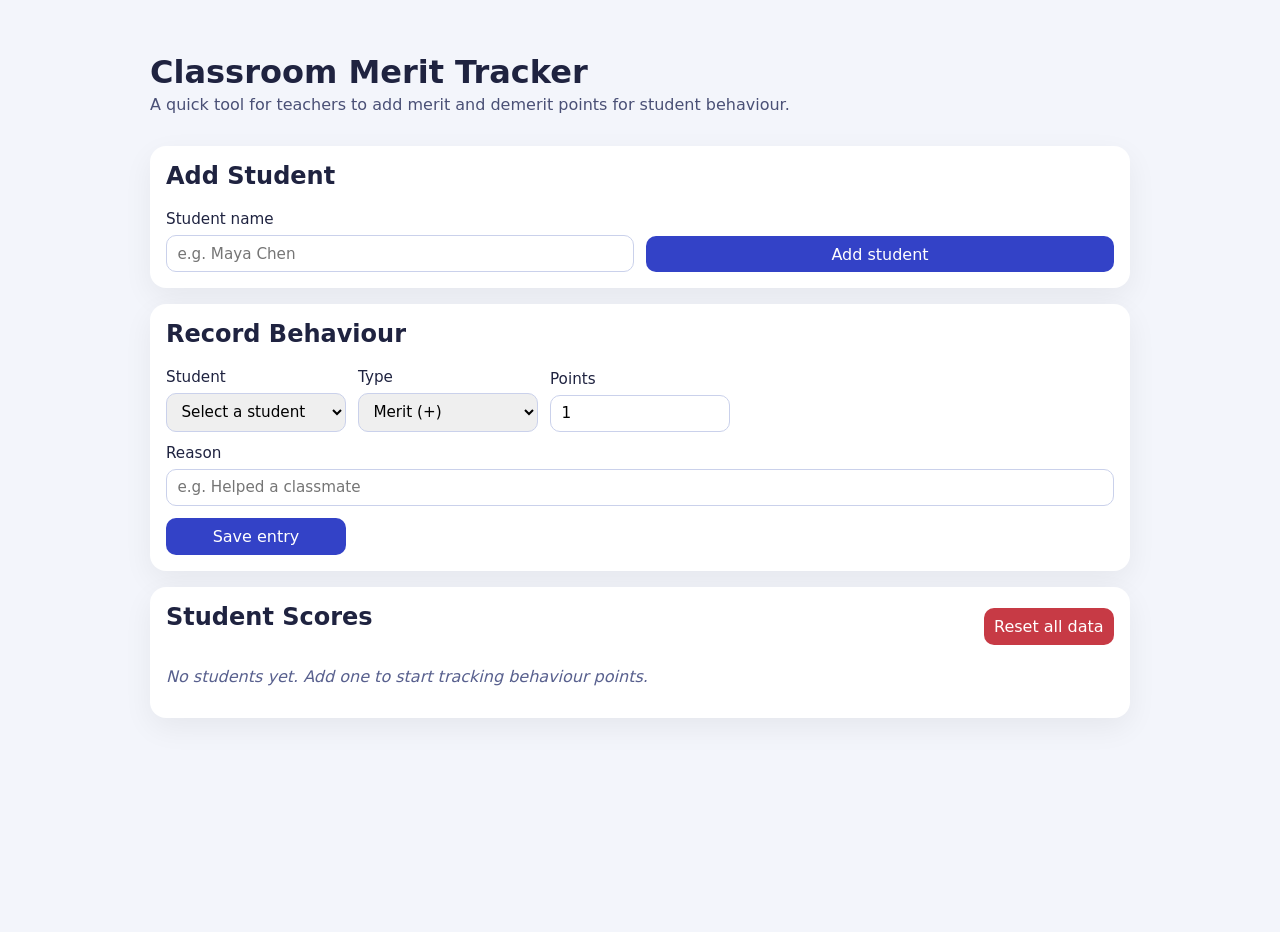
==== index.html @ 90eb0b3d "Create local-storage merit and demerit tracking app" ====
<!DOCTYPE html>
<html lang="en">
<head>
  <meta charset="UTF-8" />
  <meta name="viewport" content="width=device-width, initial-scale=1.0" />
  <title>Classroom Merit Tracker</title>
  <link rel="stylesheet" href="styles.css" />
</head>
<body>
  <main class="app">
    <header>
      <h1>Classroom Merit Tracker</h1>
      <p>A quick tool for teachers to add merit and demerit points for student behaviour.</p>
    </header>

    <section class="panel">
      <h2>Add Student</h2>
      <form id="student-form" class="row-form">
        <label>
          Student name
          <input id="student-name" name="studentName" type="text" placeholder="e.g. Maya Chen" required />
        </label>
        <button type="submit">Add student</button>
      </form>
    </section>

    <section class="panel">
      <h2>Record Behaviour</h2>
      <form id="points-form" class="row-form">
        <label>
          Student
          <select id="student-select" name="studentId" required>
            <option value="">Select a student</option>
          </select>
        </label>

        <label>
          Type
          <select id="point-type" name="pointType" required>
            <option value="merit">Merit (+)</option>
            <option value="demerit">Demerit (-)</option>
          </select>
        </label>

        <label>
          Points
          <input id="point-value" name="pointValue" type="number" min="1" value="1" required />
        </label>

        <label class="full-row">
          Reason
          <input id="point-reason" name="reason" type="text" placeholder="e.g. Helped a classmate" required />
        </label>

        <button type="submit">Save entry</button>
      </form>
    </section>

    <section class="panel">
      <div class="panel-header">
        <h2>Student Scores</h2>
        <button id="reset-button" class="danger" type="button">Reset all data</button>
      </div>
      <div id="student-list" class="student-list" aria-live="polite"></div>
    </section>
  </main>

  <template id="student-card-template">
    <article class="student-card">
      <div class="student-header">
        <h3 class="student-name"></h3>
        <p class="student-score"></p>
      </div>
      <ul class="history"></ul>
    </article>
  </template>

  <script src="app.js" defer></script>
</body>
</html>
---- styles.css ----
:root {
  color-scheme: light;
  font-family: Inter, system-ui, -apple-system, Segoe UI, Roboto, sans-serif;
  background: #f3f5fb;
  color: #1f2340;
}

* { box-sizing: border-box; }

body {
  margin: 0;
  min-height: 100vh;
}

.app {
  width: min(980px, 92vw);
  margin: 2rem auto;
  display: grid;
  gap: 1rem;
}

header h1 {
  margin-bottom: .25rem;
}

header p {
  margin-top: 0;
  color: #4a5076;
}

.panel {
  background: #fff;
  border-radius: 16px;
  padding: 1rem;
  box-shadow: 0 10px 30px rgba(0,0,0,.06);
}

.panel h2 { margin-top: 0; }

.row-form {
  display: grid;
  grid-template-columns: repeat(auto-fit, minmax(180px, 1fr));
  gap: .75rem;
  align-items: end;
}

label {
  display: flex;
  flex-direction: column;
  font-size: .95rem;
  gap: .4rem;
}

.full-row { grid-column: 1 / -1; }

input, select, button {
  font: inherit;
  border-radius: 10px;
  border: 1px solid #cad1eb;
  padding: .55rem .65rem;
}

button {
  cursor: pointer;
  background: #3342c7;
  color: #fff;
  border: none;
  transition: transform .08s ease, opacity .2s;
}

button:hover { opacity: .92; }
button:active { transform: translateY(1px); }

button.danger { background: #c73a45; }

.panel-header {
  display: flex;
  align-items: center;
  justify-content: space-between;
  gap: .5rem;
  flex-wrap: wrap;
}

.student-list {
  display: grid;
  gap: .75rem;
}

.student-card {
  border: 1px solid #e2e6f7;
  border-radius: 14px;
  padding: .8rem;
  background: #fbfcff;
}

.student-header {
  display: flex;
  align-items: baseline;
  justify-content: space-between;
  gap: 1rem;
}

.student-header h3 {
  margin: 0;
}

.student-score {
  margin: 0;
  font-weight: 700;
}

.history {
  margin: .6rem 0 0;
  padding-left: 1.2rem;
  display: grid;
  gap: .25rem;
}

.history-entry {
  font-size: .92rem;
}

.entry-merit { color: #0d7d3b; }
.entry-demerit { color: #a3242d; }

.empty {
  color: #58608e;
  font-style: italic;
}
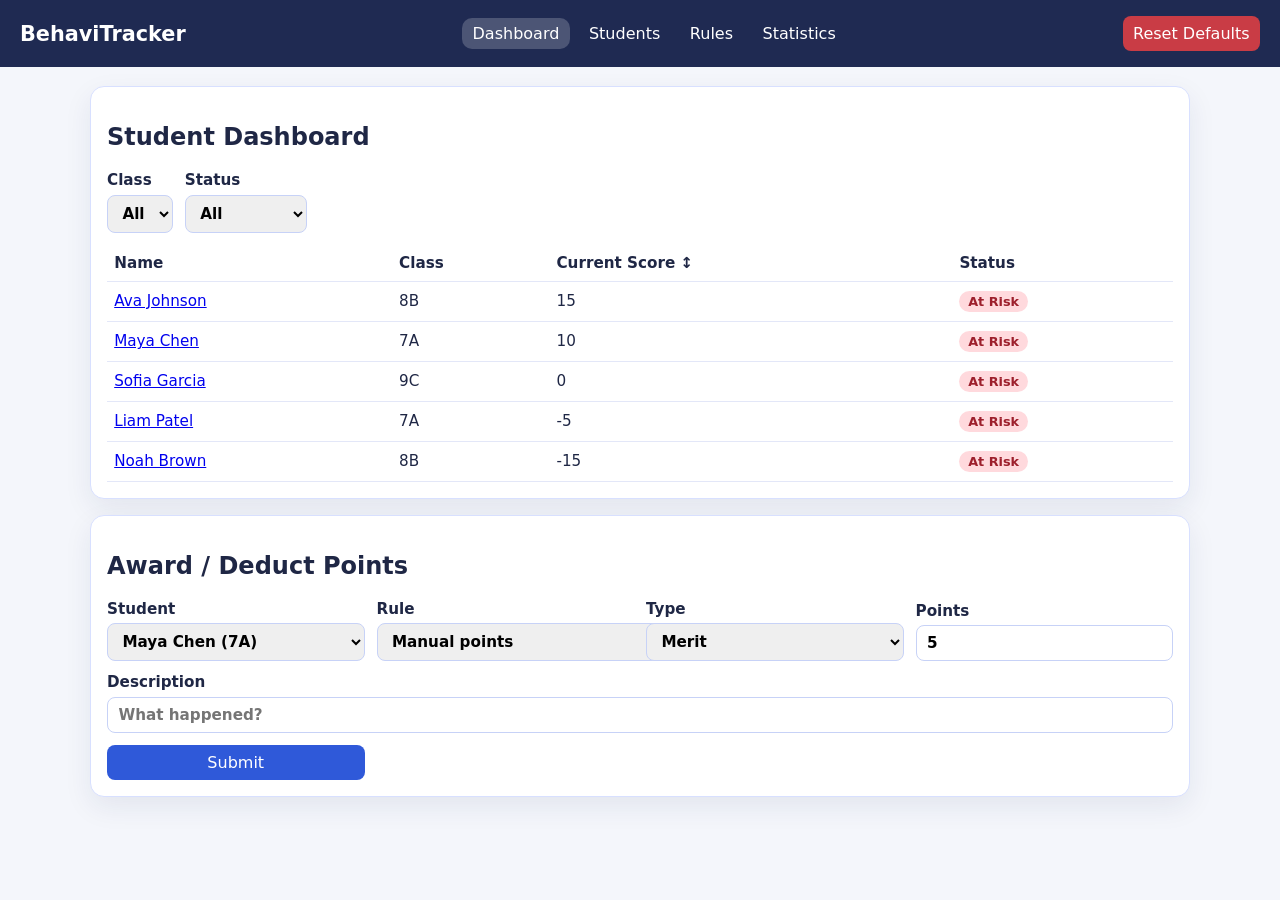
==== commit 2f46b8ab: "Rebuild project as multi-page BehaviTracker static site" ====
--- a/index.html
+++ b/index.html
@@ -3,78 +3,82 @@
 <head>
   <meta charset="UTF-8" />
   <meta name="viewport" content="width=device-width, initial-scale=1.0" />
-  <title>Classroom Merit Tracker</title>
-  <link rel="stylesheet" href="styles.css" />
+  <title>BehaviTracker | Dashboard</title>
+  <link rel="stylesheet" href="style.css" />
 </head>
-<body>
-  <main class="app">
-    <header>
-      <h1>Classroom Merit Tracker</h1>
-      <p>A quick tool for teachers to add merit and demerit points for student behaviour.</p>
-    </header>
+<body data-page="dashboard">
+  <header class="topbar">
+    <h1>BehaviTracker</h1>
+    <nav>
+      <a class="active" href="index.html">Dashboard</a>
+      <a href="students.html">Students</a>
+      <a href="rules.html">Rules</a>
+      <a href="stats.html">Statistics</a>
+    </nav>
+    <button id="reset-data" class="danger" type="button">Reset Defaults</button>
+  </header>
 
-    <section class="panel">
-      <h2>Add Student</h2>
-      <form id="student-form" class="row-form">
-        <label>
-          Student name
-          <input id="student-name" name="studentName" type="text" placeholder="e.g. Maya Chen" required />
+  <main class="container">
+    <section class="card">
+      <h2>Student Dashboard</h2>
+      <div class="filters">
+        <label>Class
+          <select id="class-filter"></select>
         </label>
-        <button type="submit">Add student</button>
-      </form>
+        <label>Status
+          <select id="status-filter">
+            <option value="all">All</option>
+            <option value="Excellent">Excellent</option>
+            <option value="Watch">Watch</option>
+            <option value="At Risk">At Risk</option>
+          </select>
+        </label>
+      </div>
+
+      <table>
+        <thead>
+          <tr>
+            <th>Name</th>
+            <th>Class</th>
+            <th><button id="sort-score" class="link-btn" type="button">Current Score ↕</button></th>
+            <th>Status</th>
+          </tr>
+        </thead>
+        <tbody id="student-table-body"></tbody>
+      </table>
     </section>
 
-    <section class="panel">
-      <h2>Record Behaviour</h2>
-      <form id="points-form" class="row-form">
-        <label>
-          Student
-          <select id="student-select" name="studentId" required>
-            <option value="">Select a student</option>
+    <section class="card">
+      <h2>Award / Deduct Points</h2>
+      <form id="points-form" class="grid-form">
+        <label>Student
+          <select id="student-select" required></select>
+        </label>
+
+        <label>Rule
+          <select id="rule-select"></select>
+        </label>
+
+        <label>Type
+          <select id="point-type">
+            <option value="merit">Merit</option>
+            <option value="demerit">Demerit</option>
           </select>
         </label>
 
-        <label>
-          Type
-          <select id="point-type" name="pointType" required>
-            <option value="merit">Merit (+)</option>
-            <option value="demerit">Demerit (-)</option>
-          </select>
+        <label>Points
+          <input id="point-value" type="number" min="1" value="5" required />
         </label>
 
-        <label>
-          Points
-          <input id="point-value" name="pointValue" type="number" min="1" value="1" required />
+        <label class="full-width">Description
+          <input id="point-description" type="text" placeholder="What happened?" required />
         </label>
 
-        <label class="full-row">
-          Reason
-          <input id="point-reason" name="reason" type="text" placeholder="e.g. Helped a classmate" required />
-        </label>
-
-        <button type="submit">Save entry</button>
+        <button type="submit">Submit</button>
       </form>
-    </section>
-
-    <section class="panel">
-      <div class="panel-header">
-        <h2>Student Scores</h2>
-        <button id="reset-button" class="danger" type="button">Reset all data</button>
-      </div>
-      <div id="student-list" class="student-list" aria-live="polite"></div>
     </section>
   </main>
 
-  <template id="student-card-template">
-    <article class="student-card">
-      <div class="student-header">
-        <h3 class="student-name"></h3>
-        <p class="student-score"></p>
-      </div>
-      <ul class="history"></ul>
-    </article>
-  </template>
-
-  <script src="app.js" defer></script>
+  <script src="main.js"></script>
 </body>
 </html>
--- a/style.css
+++ b/style.css
@@ -0,0 +1,127 @@
+:root {
+  --bg: #f4f6fb;
+  --card: #ffffff;
+  --text: #1f2745;
+  --accent: #2f59d9;
+  --border: #d8e0ff;
+  --danger: #c93c45;
+  font-family: Inter, system-ui, -apple-system, Segoe UI, Roboto, sans-serif;
+}
+
+* { box-sizing: border-box; }
+body { margin: 0; background: var(--bg); color: var(--text); }
+
+.topbar {
+  display: flex;
+  gap: 1rem;
+  align-items: center;
+  justify-content: space-between;
+  padding: 1rem 1.25rem;
+  background: #1f2a52;
+  color: #fff;
+  flex-wrap: wrap;
+}
+.topbar h1 { margin: 0; font-size: 1.3rem; }
+nav { display: flex; gap: .55rem; flex-wrap: wrap; }
+nav a {
+  color: #fff;
+  text-decoration: none;
+  padding: .35rem .65rem;
+  border-radius: 10px;
+}
+nav a.active, nav a:hover { background: rgba(255, 255, 255, .2); }
+
+.container {
+  width: min(1100px, 94vw);
+  margin: 1.2rem auto;
+  display: grid;
+  gap: 1rem;
+}
+.two-col { grid-template-columns: repeat(auto-fit, minmax(320px, 1fr)); }
+.charts { grid-template-columns: repeat(auto-fit, minmax(300px, 1fr)); }
+
+.card {
+  background: var(--card);
+  border: 1px solid var(--border);
+  border-radius: 14px;
+  padding: 1rem;
+  box-shadow: 0 10px 28px rgba(24, 40, 94, .08);
+}
+
+.filters { display: flex; flex-wrap: wrap; gap: .75rem; margin-bottom: .8rem; }
+label { display: grid; gap: .35rem; font-weight: 600; font-size: .95rem; }
+
+input, select, button {
+  font: inherit;
+  border-radius: 8px;
+  border: 1px solid #c7d2f7;
+  padding: .5rem .65rem;
+}
+button {
+  background: var(--accent);
+  color: #fff;
+  border: none;
+  cursor: pointer;
+}
+button.danger { background: var(--danger); }
+.link-btn {
+  background: none;
+  color: inherit;
+  border: none;
+  padding: 0;
+  font-weight: 700;
+}
+
+.grid-form {
+  display: grid;
+  grid-template-columns: repeat(auto-fit, minmax(220px, 1fr));
+  gap: .75rem;
+  align-items: end;
+}
+.full-width { grid-column: 1 / -1; }
+
+table {
+  width: 100%;
+  border-collapse: collapse;
+  font-size: .95rem;
+}
+th, td {
+  border-bottom: 1px solid #e3e7f8;
+  text-align: left;
+  padding: .55rem .45rem;
+}
+
+.badge {
+  display: inline-block;
+  border-radius: 999px;
+  padding: .2rem .55rem;
+  font-size: .8rem;
+  font-weight: 700;
+}
+.badge.excellent { background: #d7f8e5; color: #137742; }
+.badge.watch { background: #fff2ce; color: #996100; }
+.badge.risk { background: #ffd9dd; color: #9d1f2c; }
+.badge.achievement { background: #e5e8ff; color: #1f3ca6; margin: 0 .4rem .4rem 0; }
+
+.summary {
+  margin: .7rem 0;
+  padding: .7rem;
+  border: 1px solid #e3e7f8;
+  border-radius: 10px;
+  background: #fafbff;
+}
+.badge-wrap { margin-bottom: .8rem; }
+
+.history-list {
+  margin: 0;
+  padding-left: 1.1rem;
+  display: grid;
+  gap: .4rem;
+}
+.merit { color: #14673b; }
+.demerit { color: #9e1f2b; }
+
+@media (max-width: 700px) {
+  .topbar { align-items: flex-start; }
+  table { font-size: .88rem; }
+}
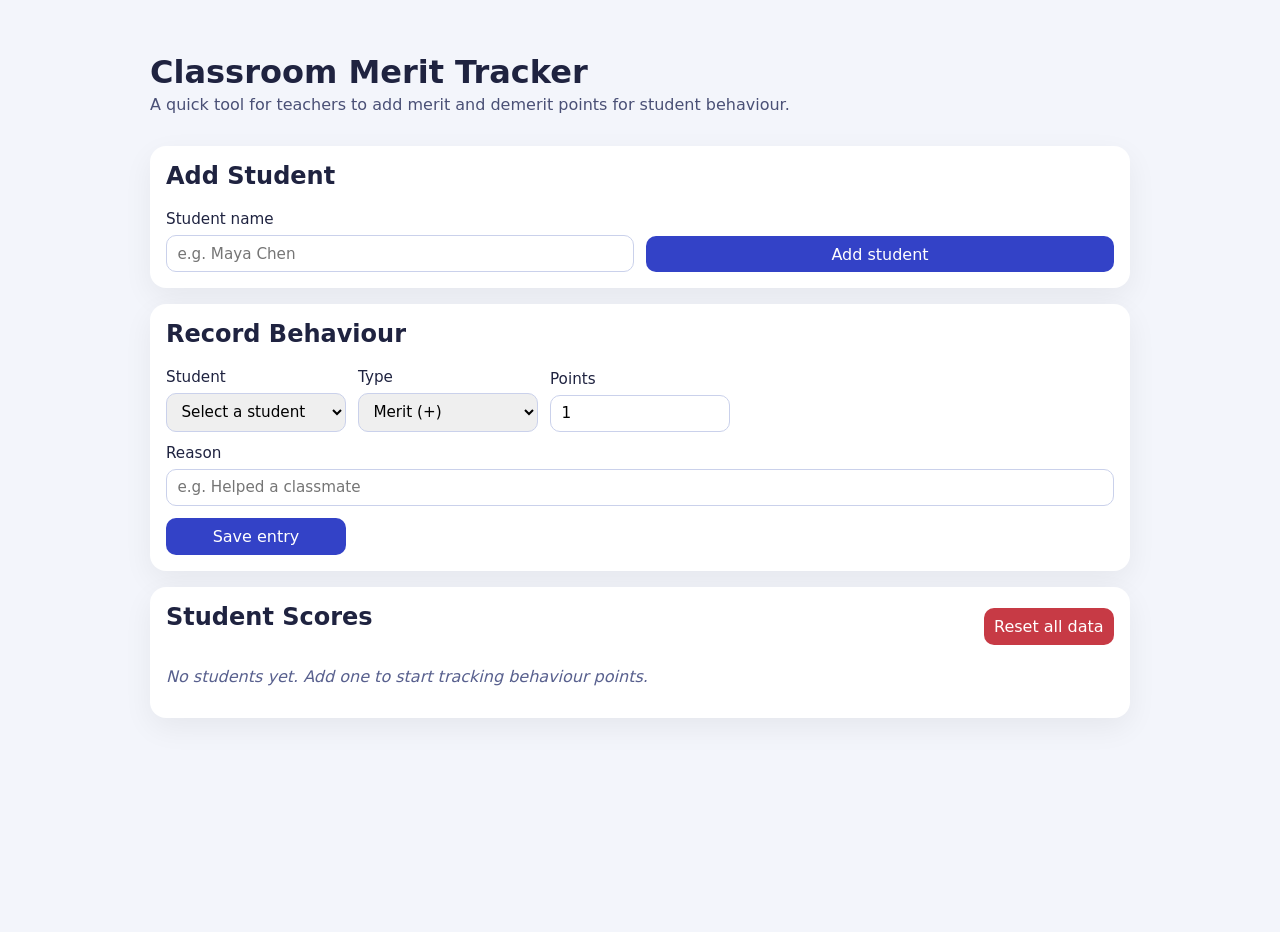
==== commit 3c137c90: "Merge branch 'main' into codex/create-behavior-points-app-for-teachers-9fwfwm" ====
--- a/index.html
+++ b/index.html
@@ -3,82 +3,78 @@
 <head>
   <meta charset="UTF-8" />
   <meta name="viewport" content="width=device-width, initial-scale=1.0" />
-  <title>BehaviTracker | Dashboard</title>
-  <link rel="stylesheet" href="style.css" />
+  <title>Classroom Merit Tracker</title>
+  <link rel="stylesheet" href="styles.css" />
 </head>
-<body data-page="dashboard">
-  <header class="topbar">
-    <h1>BehaviTracker</h1>
-    <nav>
-      <a class="active" href="index.html">Dashboard</a>
-      <a href="students.html">Students</a>
-      <a href="rules.html">Rules</a>
-      <a href="stats.html">Statistics</a>
-    </nav>
-    <button id="reset-data" class="danger" type="button">Reset Defaults</button>
-  </header>
+<body>
+  <main class="app">
+    <header>
+      <h1>Classroom Merit Tracker</h1>
+      <p>A quick tool for teachers to add merit and demerit points for student behaviour.</p>
+    </header>
 
-  <main class="container">
-    <section class="card">
-      <h2>Student Dashboard</h2>
-      <div class="filters">
-        <label>Class
-          <select id="class-filter"></select>
+    <section class="panel">
+      <h2>Add Student</h2>
+      <form id="student-form" class="row-form">
+        <label>
+          Student name
+          <input id="student-name" name="studentName" type="text" placeholder="e.g. Maya Chen" required />
         </label>
-        <label>Status
-          <select id="status-filter">
-            <option value="all">All</option>
-            <option value="Excellent">Excellent</option>
-            <option value="Watch">Watch</option>
-            <option value="At Risk">At Risk</option>
-          </select>
-        </label>
-      </div>
-
-      <table>
-        <thead>
-          <tr>
-            <th>Name</th>
-            <th>Class</th>
-            <th><button id="sort-score" class="link-btn" type="button">Current Score ↕</button></th>
-            <th>Status</th>
-          </tr>
-        </thead>
-        <tbody id="student-table-body"></tbody>
-      </table>
+        <button type="submit">Add student</button>
+      </form>
     </section>
 
-    <section class="card">
-      <h2>Award / Deduct Points</h2>
-      <form id="points-form" class="grid-form">
-        <label>Student
-          <select id="student-select" required></select>
-        </label>
-
-        <label>Rule
-          <select id="rule-select"></select>
-        </label>
-
-        <label>Type
-          <select id="point-type">
-            <option value="merit">Merit</option>
-            <option value="demerit">Demerit</option>
+    <section class="panel">
+      <h2>Record Behaviour</h2>
+      <form id="points-form" class="row-form">
+        <label>
+          Student
+          <select id="student-select" name="studentId" required>
+            <option value="">Select a student</option>
           </select>
         </label>
 
-        <label>Points
-          <input id="point-value" type="number" min="1" value="5" required />
+        <label>
+          Type
+          <select id="point-type" name="pointType" required>
+            <option value="merit">Merit (+)</option>
+            <option value="demerit">Demerit (-)</option>
+          </select>
         </label>
 
-        <label class="full-width">Description
-          <input id="point-description" type="text" placeholder="What happened?" required />
+        <label>
+          Points
+          <input id="point-value" name="pointValue" type="number" min="1" value="1" required />
         </label>
 
-        <button type="submit">Submit</button>
+        <label class="full-row">
+          Reason
+          <input id="point-reason" name="reason" type="text" placeholder="e.g. Helped a classmate" required />
+        </label>
+
+        <button type="submit">Save entry</button>
       </form>
+    </section>
+
+    <section class="panel">
+      <div class="panel-header">
+        <h2>Student Scores</h2>
+        <button id="reset-button" class="danger" type="button">Reset all data</button>
+      </div>
+      <div id="student-list" class="student-list" aria-live="polite"></div>
     </section>
   </main>
 
-  <script src="main.js"></script>
+  <template id="student-card-template">
+    <article class="student-card">
+      <div class="student-header">
+        <h3 class="student-name"></h3>
+        <p class="student-score"></p>
+      </div>
+      <ul class="history"></ul>
+    </article>
+  </template>
+
+  <script src="app.js" defer></script>
 </body>
 </html>
--- a/styles.css
+++ b/styles.css
@@ -0,0 +1,129 @@
+:root {
+  color-scheme: light;
+  font-family: Inter, system-ui, -apple-system, Segoe UI, Roboto, sans-serif;
+  background: #f3f5fb;
+  color: #1f2340;
+}
+
+* { box-sizing: border-box; }
+
+body {
+  margin: 0;
+  min-height: 100vh;
+}
+
+.app {
+  width: min(980px, 92vw);
+  margin: 2rem auto;
+  display: grid;
+  gap: 1rem;
+}
+
+header h1 {
+  margin-bottom: .25rem;
+}
+
+header p {
+  margin-top: 0;
+  color: #4a5076;
+}
+
+.panel {
+  background: #fff;
+  border-radius: 16px;
+  padding: 1rem;
+  box-shadow: 0 10px 30px rgba(0,0,0,.06);
+}
+
+.panel h2 { margin-top: 0; }
+
+.row-form {
+  display: grid;
+  grid-template-columns: repeat(auto-fit, minmax(180px, 1fr));
+  gap: .75rem;
+  align-items: end;
+}
+
+label {
+  display: flex;
+  flex-direction: column;
+  font-size: .95rem;
+  gap: .4rem;
+}
+
+.full-row { grid-column: 1 / -1; }
+
+input, select, button {
+  font: inherit;
+  border-radius: 10px;
+  border: 1px solid #cad1eb;
+  padding: .55rem .65rem;
+}
+
+button {
+  cursor: pointer;
+  background: #3342c7;
+  color: #fff;
+  border: none;
+  transition: transform .08s ease, opacity .2s;
+}
+
+button:hover { opacity: .92; }
+button:active { transform: translateY(1px); }
+
+button.danger { background: #c73a45; }
+
+.panel-header {
+  display: flex;
+  align-items: center;
+  justify-content: space-between;
+  gap: .5rem;
+  flex-wrap: wrap;
+}
+
+.student-list {
+  display: grid;
+  gap: .75rem;
+}
+
+.student-card {
+  border: 1px solid #e2e6f7;
+  border-radius: 14px;
+  padding: .8rem;
+  background: #fbfcff;
+}
+
+.student-header {
+  display: flex;
+  align-items: baseline;
+  justify-content: space-between;
+  gap: 1rem;
+}
+
+.student-header h3 {
+  margin: 0;
+}
+
+.student-score {
+  margin: 0;
+  font-weight: 700;
+}
+
+.history {
+  margin: .6rem 0 0;
+  padding-left: 1.2rem;
+  display: grid;
+  gap: .25rem;
+}
+
+.history-entry {
+  font-size: .92rem;
+}
+
+.entry-merit { color: #0d7d3b; }
+.entry-demerit { color: #a3242d; }
+
+.empty {
+  color: #58608e;
+  font-style: italic;
+}
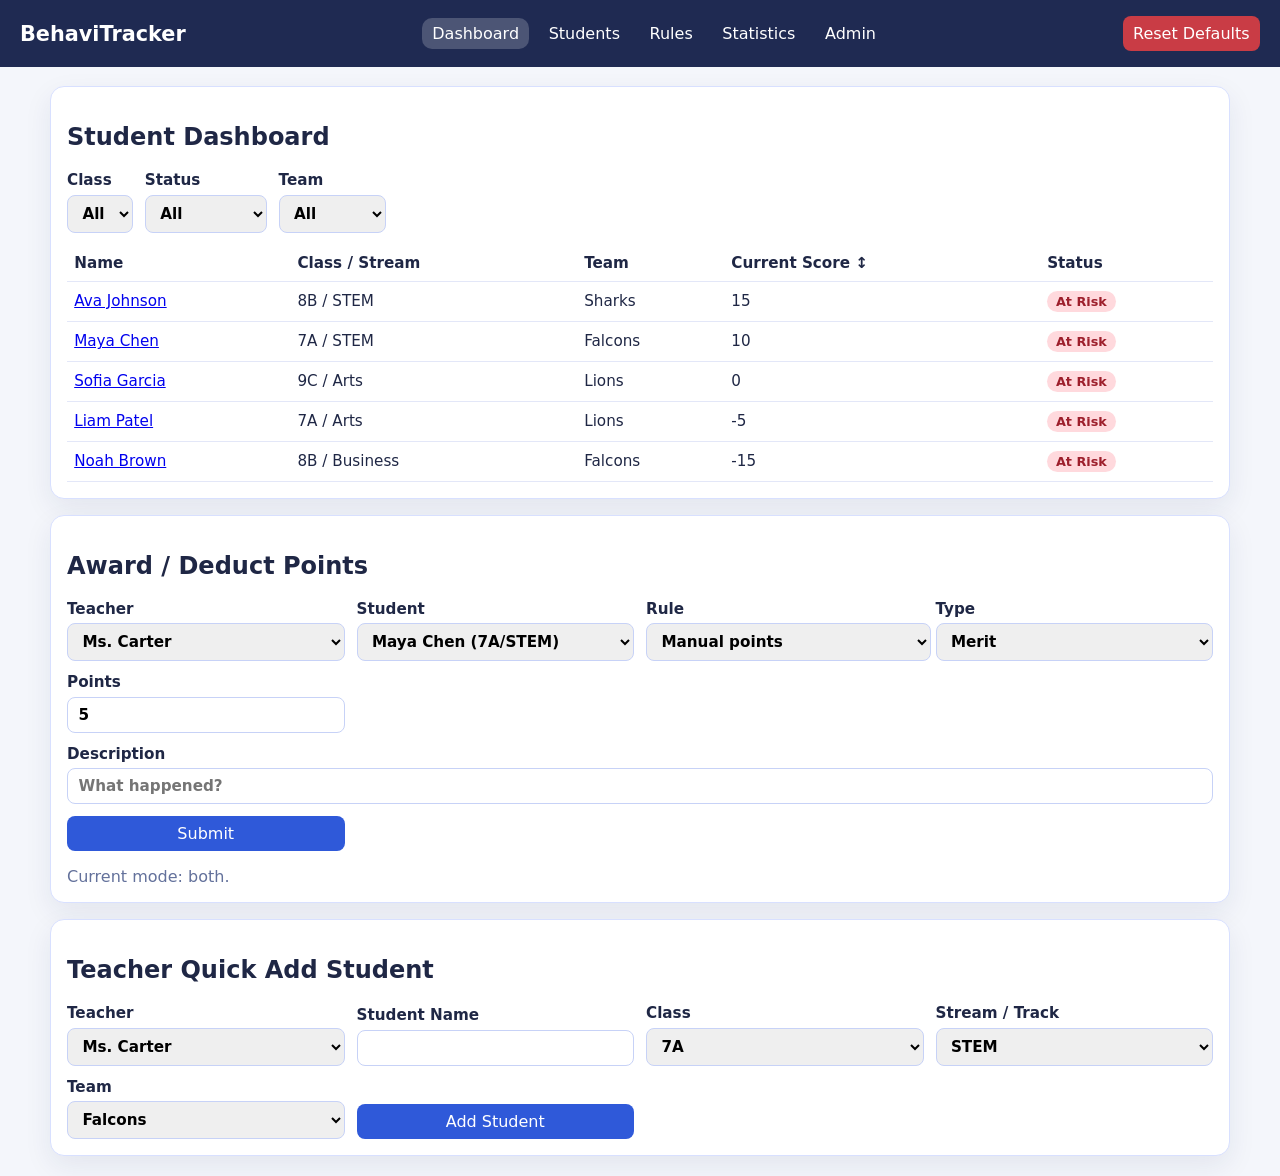
==== commit 72055967: "Add admin hub, teacher student management, and richer stats" ====
--- a/index.html
+++ b/index.html
@@ -3,78 +3,114 @@
 <head>
   <meta charset="UTF-8" />
   <meta name="viewport" content="width=device-width, initial-scale=1.0" />
-  <title>Classroom Merit Tracker</title>
-  <link rel="stylesheet" href="styles.css" />
+  <title>BehaviTracker | Dashboard</title>
+  <link rel="stylesheet" href="style.css" />
 </head>
-<body>
-  <main class="app">
-    <header>
-      <h1>Classroom Merit Tracker</h1>
-      <p>A quick tool for teachers to add merit and demerit points for student behaviour.</p>
-    </header>
+<body data-page="dashboard">
+  <header class="topbar">
+    <h1>BehaviTracker</h1>
+    <nav>
+      <a class="active" href="index.html">Dashboard</a>
+      <a href="students.html">Students</a>
+      <a href="rules.html">Rules</a>
+      <a href="stats.html">Statistics</a>
+      <a href="admin.html">Admin</a>
+    </nav>
+    <button id="reset-data" class="danger" type="button">Reset Defaults</button>
+  </header>
 
-    <section class="panel">
-      <h2>Add Student</h2>
-      <form id="student-form" class="row-form">
-        <label>
-          Student name
-          <input id="student-name" name="studentName" type="text" placeholder="e.g. Maya Chen" required />
+  <main class="container">
+    <section class="card">
+      <h2>Student Dashboard</h2>
+      <div class="filters">
+        <label>Class
+          <select id="class-filter"></select>
         </label>
-        <button type="submit">Add student</button>
-      </form>
+        <label>Status
+          <select id="status-filter">
+            <option value="all">All</option>
+            <option value="Excellent">Excellent</option>
+            <option value="Watch">Watch</option>
+            <option value="At Risk">At Risk</option>
+          </select>
+        </label>
+        <label>Team
+          <select id="team-filter"></select>
+        </label>
+      </div>
+
+      <table>
+        <thead>
+          <tr>
+            <th>Name</th>
+            <th>Class / Stream</th>
+            <th>Team</th>
+            <th><button id="sort-score" class="link-btn" type="button">Current Score ↕</button></th>
+            <th>Status</th>
+          </tr>
+        </thead>
+        <tbody id="student-table-body"></tbody>
+      </table>
     </section>
 
-    <section class="panel">
-      <h2>Record Behaviour</h2>
-      <form id="points-form" class="row-form">
-        <label>
-          Student
-          <select id="student-select" name="studentId" required>
-            <option value="">Select a student</option>
+    <section class="card">
+      <h2>Award / Deduct Points</h2>
+      <form id="points-form" class="grid-form">
+        <label>Teacher
+          <select id="teacher-select" required></select>
+        </label>
+
+        <label>Student
+          <select id="student-select" required></select>
+        </label>
+
+        <label>Rule
+          <select id="rule-select"></select>
+        </label>
+
+        <label>Type
+          <select id="point-type">
+            <option value="merit">Merit</option>
+            <option value="demerit">Demerit</option>
           </select>
         </label>
 
-        <label>
-          Type
-          <select id="point-type" name="pointType" required>
-            <option value="merit">Merit (+)</option>
-            <option value="demerit">Demerit (-)</option>
-          </select>
+        <label>Points
+          <input id="point-value" type="number" min="1" value="5" required />
         </label>
 
-        <label>
-          Points
-          <input id="point-value" name="pointValue" type="number" min="1" value="1" required />
+        <label class="full-width">Description
+          <input id="point-description" type="text" placeholder="What happened?" required />
         </label>
 
-        <label class="full-row">
-          Reason
-          <input id="point-reason" name="reason" type="text" placeholder="e.g. Helped a classmate" required />
-        </label>
-
-        <button type="submit">Save entry</button>
+        <button type="submit">Submit</button>
       </form>
+      <p class="note" id="award-mode-note"></p>
     </section>
 
-    <section class="panel">
-      <div class="panel-header">
-        <h2>Student Scores</h2>
-        <button id="reset-button" class="danger" type="button">Reset all data</button>
-      </div>
-      <div id="student-list" class="student-list" aria-live="polite"></div>
+    <section class="card">
+      <h2>Teacher Quick Add Student</h2>
+      <form id="teacher-add-student-form" class="grid-form">
+        <label>Teacher
+          <select id="teacher-add-teacher" required></select>
+        </label>
+        <label>Student Name
+          <input id="teacher-add-name" type="text" required />
+        </label>
+        <label>Class
+          <select id="teacher-add-class" required></select>
+        </label>
+        <label>Stream / Track
+          <select id="teacher-add-stream" required></select>
+        </label>
+        <label>Team
+          <select id="teacher-add-team" required></select>
+        </label>
+        <button type="submit">Add Student</button>
+      </form>
     </section>
   </main>
 
-  <template id="student-card-template">
-    <article class="student-card">
-      <div class="student-header">
-        <h3 class="student-name"></h3>
-        <p class="student-score"></p>
-      </div>
-      <ul class="history"></ul>
-    </article>
-  </template>
-
-  <script src="app.js" defer></script>
+  <script src="main.js"></script>
 </body>
 </html>
--- a/style.css
+++ b/style.css
@@ -0,0 +1,162 @@
+:root {
+  --bg: #f4f6fb;
+  --card: #ffffff;
+  --text: #1f2745;
+  --accent: #2f59d9;
+  --border: #d8e0ff;
+  --danger: #c93c45;
+  --muted: #63719b;
+  font-family: Inter, system-ui, -apple-system, Segoe UI, Roboto, sans-serif;
+}
+
+* { box-sizing: border-box; }
+body { margin: 0; background: var(--bg); color: var(--text); }
+
+.topbar {
+  display: flex;
+  gap: 1rem;
+  align-items: center;
+  justify-content: space-between;
+  padding: 1rem 1.25rem;
+  background: #1f2a52;
+  color: #fff;
+  flex-wrap: wrap;
+}
+.topbar h1 { margin: 0; font-size: 1.3rem; }
+nav { display: flex; gap: .55rem; flex-wrap: wrap; }
+nav a {
+  color: #fff;
+  text-decoration: none;
+  padding: .35rem .65rem;
+  border-radius: 10px;
+}
+nav a.active, nav a:hover { background: rgba(255, 255, 255, .2); }
+
+.container {
+  width: min(1180px, 94vw);
+  margin: 1.2rem auto;
+  display: grid;
+  gap: 1rem;
+}
+.two-col { grid-template-columns: repeat(auto-fit, minmax(330px, 1fr)); }
+.three-col { display: grid; grid-template-columns: repeat(auto-fit, minmax(220px, 1fr)); gap: .9rem; }
+.charts { grid-template-columns: repeat(auto-fit, minmax(300px, 1fr)); }
+
+.card {
+  background: var(--card);
+  border: 1px solid var(--border);
+  border-radius: 14px;
+  padding: 1rem;
+  box-shadow: 0 10px 28px rgba(24, 40, 94, .08);
+}
+
+.filters { display: flex; flex-wrap: wrap; gap: .75rem; margin-bottom: .8rem; }
+label { display: grid; gap: .35rem; font-weight: 600; font-size: .95rem; }
+
+input, select, button {
+  font: inherit;
+  border-radius: 8px;
+  border: 1px solid #c7d2f7;
+  padding: .5rem .65rem;
+}
+button {
+  background: var(--accent);
+  color: #fff;
+  border: none;
+  cursor: pointer;
+}
+button.danger { background: var(--danger); }
+.link-btn {
+  background: none;
+  color: inherit;
+  border: none;
+  padding: 0;
+  font-weight: 700;
+}
+.btn-ghost {
+  background: #eef2ff;
+  color: #2b3f95;
+  margin-right: .3rem;
+}
+
+.grid-form {
+  display: grid;
+  grid-template-columns: repeat(auto-fit, minmax(220px, 1fr));
+  gap: .75rem;
+  align-items: end;
+}
+.inline-form {
+  display: flex;
+  gap: .55rem;
+  align-items: end;
+  flex-wrap: wrap;
+}
+.full-width { grid-column: 1 / -1; }
+
+table {
+  width: 100%;
+  border-collapse: collapse;
+  font-size: .95rem;
+}
+th, td {
+  border-bottom: 1px solid #e3e7f8;
+  text-align: left;
+  padding: .55rem .45rem;
+}
+
+.badge {
+  display: inline-block;
+  border-radius: 999px;
+  padding: .2rem .55rem;
+  font-size: .8rem;
+  font-weight: 700;
+}
+.badge.excellent { background: #d7f8e5; color: #137742; }
+.badge.watch { background: #fff2ce; color: #996100; }
+.badge.risk { background: #ffd9dd; color: #9d1f2c; }
+.badge.achievement { background: #e5e8ff; color: #1f3ca6; margin: 0 .4rem .4rem 0; }
+
+.summary {
+  margin: .7rem 0;
+  padding: .7rem;
+  border: 1px solid #e3e7f8;
+  border-radius: 10px;
+  background: #fafbff;
+}
+.badge-wrap { margin-bottom: .8rem; }
+
+.history-list {
+  margin: 0;
+  padding-left: 1.1rem;
+  display: grid;
+  gap: .4rem;
+}
+.merit { color: #14673b; }
+.demerit { color: #9e1f2b; }
+.note { color: var(--muted); margin-bottom: 0; }
+
+.chip-list {
+  list-style: none;
+  padding: 0;
+  margin: .6rem 0 0;
+  display: flex;
+  flex-wrap: wrap;
+  gap: .4rem;
+}
+.chip-list li {
+  background: #edf1ff;
+  border-radius: 999px;
+  padding: .3rem .65rem;
+  font-size: .88rem;
+}
+.chip-list li button {
+  background: transparent;
+  color: #4055a8;
+  margin-left: .35rem;
+  padding: 0;
+}
+
+@media (max-width: 700px) {
+  .topbar { align-items: flex-start; }
+  table { font-size: .86rem; }
+}
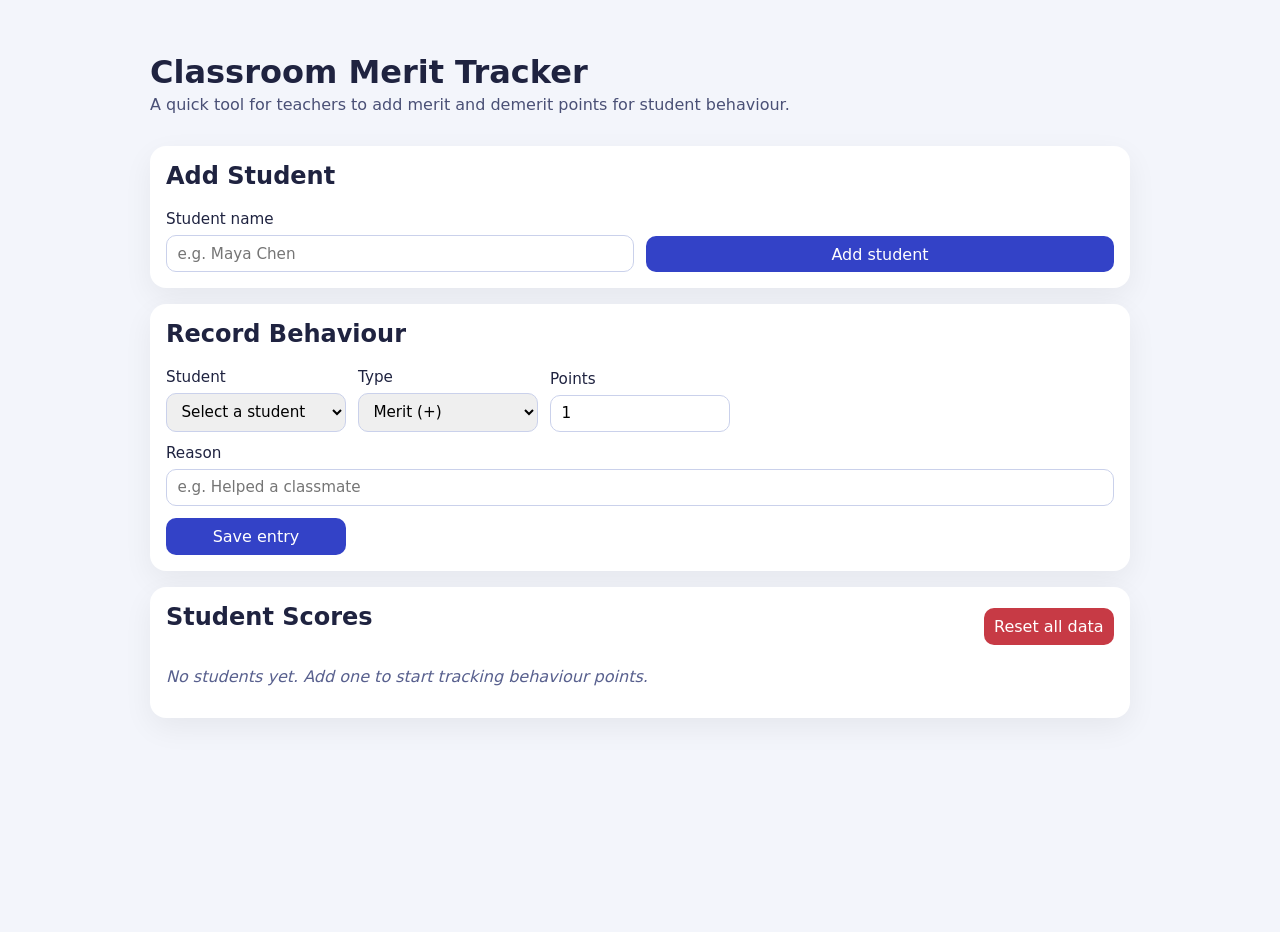
==== commit 9a7afaeb: "Merge branch 'main' into codex/create-behavior-points-app-for-teachers-p9sr8x" ====
--- a/index.html
+++ b/index.html
@@ -3,114 +3,78 @@
 <head>
   <meta charset="UTF-8" />
   <meta name="viewport" content="width=device-width, initial-scale=1.0" />
-  <title>BehaviTracker | Dashboard</title>
-  <link rel="stylesheet" href="style.css" />
+  <title>Classroom Merit Tracker</title>
+  <link rel="stylesheet" href="styles.css" />
 </head>
-<body data-page="dashboard">
-  <header class="topbar">
-    <h1>BehaviTracker</h1>
-    <nav>
-      <a class="active" href="index.html">Dashboard</a>
-      <a href="students.html">Students</a>
-      <a href="rules.html">Rules</a>
-      <a href="stats.html">Statistics</a>
-      <a href="admin.html">Admin</a>
-    </nav>
-    <button id="reset-data" class="danger" type="button">Reset Defaults</button>
-  </header>
+<body>
+  <main class="app">
+    <header>
+      <h1>Classroom Merit Tracker</h1>
+      <p>A quick tool for teachers to add merit and demerit points for student behaviour.</p>
+    </header>
 
-  <main class="container">
-    <section class="card">
-      <h2>Student Dashboard</h2>
-      <div class="filters">
-        <label>Class
-          <select id="class-filter"></select>
+    <section class="panel">
+      <h2>Add Student</h2>
+      <form id="student-form" class="row-form">
+        <label>
+          Student name
+          <input id="student-name" name="studentName" type="text" placeholder="e.g. Maya Chen" required />
         </label>
-        <label>Status
-          <select id="status-filter">
-            <option value="all">All</option>
-            <option value="Excellent">Excellent</option>
-            <option value="Watch">Watch</option>
-            <option value="At Risk">At Risk</option>
-          </select>
-        </label>
-        <label>Team
-          <select id="team-filter"></select>
-        </label>
-      </div>
-
-      <table>
-        <thead>
-          <tr>
-            <th>Name</th>
-            <th>Class / Stream</th>
-            <th>Team</th>
-            <th><button id="sort-score" class="link-btn" type="button">Current Score ↕</button></th>
-            <th>Status</th>
-          </tr>
-        </thead>
-        <tbody id="student-table-body"></tbody>
-      </table>
+        <button type="submit">Add student</button>
+      </form>
     </section>
 
-    <section class="card">
-      <h2>Award / Deduct Points</h2>
-      <form id="points-form" class="grid-form">
-        <label>Teacher
-          <select id="teacher-select" required></select>
-        </label>
-
-        <label>Student
-          <select id="student-select" required></select>
-        </label>
-
-        <label>Rule
-          <select id="rule-select"></select>
-        </label>
-
-        <label>Type
-          <select id="point-type">
-            <option value="merit">Merit</option>
-            <option value="demerit">Demerit</option>
+    <section class="panel">
+      <h2>Record Behaviour</h2>
+      <form id="points-form" class="row-form">
+        <label>
+          Student
+          <select id="student-select" name="studentId" required>
+            <option value="">Select a student</option>
           </select>
         </label>
 
-        <label>Points
-          <input id="point-value" type="number" min="1" value="5" required />
+        <label>
+          Type
+          <select id="point-type" name="pointType" required>
+            <option value="merit">Merit (+)</option>
+            <option value="demerit">Demerit (-)</option>
+          </select>
         </label>
 
-        <label class="full-width">Description
-          <input id="point-description" type="text" placeholder="What happened?" required />
+        <label>
+          Points
+          <input id="point-value" name="pointValue" type="number" min="1" value="1" required />
         </label>
 
-        <button type="submit">Submit</button>
+        <label class="full-row">
+          Reason
+          <input id="point-reason" name="reason" type="text" placeholder="e.g. Helped a classmate" required />
+        </label>
+
+        <button type="submit">Save entry</button>
       </form>
-      <p class="note" id="award-mode-note"></p>
     </section>
 
-    <section class="card">
-      <h2>Teacher Quick Add Student</h2>
-      <form id="teacher-add-student-form" class="grid-form">
-        <label>Teacher
-          <select id="teacher-add-teacher" required></select>
-        </label>
-        <label>Student Name
-          <input id="teacher-add-name" type="text" required />
-        </label>
-        <label>Class
-          <select id="teacher-add-class" required></select>
-        </label>
-        <label>Stream / Track
-          <select id="teacher-add-stream" required></select>
-        </label>
-        <label>Team
-          <select id="teacher-add-team" required></select>
-        </label>
-        <button type="submit">Add Student</button>
-      </form>
+    <section class="panel">
+      <div class="panel-header">
+        <h2>Student Scores</h2>
+        <button id="reset-button" class="danger" type="button">Reset all data</button>
+      </div>
+      <div id="student-list" class="student-list" aria-live="polite"></div>
     </section>
   </main>
 
-  <script src="main.js"></script>
+  <template id="student-card-template">
+    <article class="student-card">
+      <div class="student-header">
+        <h3 class="student-name"></h3>
+        <p class="student-score"></p>
+      </div>
+      <ul class="history"></ul>
+    </article>
+  </template>
+
+  <script src="app.js" defer></script>
 </body>
 </html>
--- a/styles.css
+++ b/styles.css
@@ -0,0 +1,129 @@
+:root {
+  color-scheme: light;
+  font-family: Inter, system-ui, -apple-system, Segoe UI, Roboto, sans-serif;
+  background: #f3f5fb;
+  color: #1f2340;
+}
+
+* { box-sizing: border-box; }
+
+body {
+  margin: 0;
+  min-height: 100vh;
+}
+
+.app {
+  width: min(980px, 92vw);
+  margin: 2rem auto;
+  display: grid;
+  gap: 1rem;
+}
+
+header h1 {
+  margin-bottom: .25rem;
+}
+
+header p {
+  margin-top: 0;
+  color: #4a5076;
+}
+
+.panel {
+  background: #fff;
+  border-radius: 16px;
+  padding: 1rem;
+  box-shadow: 0 10px 30px rgba(0,0,0,.06);
+}
+
+.panel h2 { margin-top: 0; }
+
+.row-form {
+  display: grid;
+  grid-template-columns: repeat(auto-fit, minmax(180px, 1fr));
+  gap: .75rem;
+  align-items: end;
+}
+
+label {
+  display: flex;
+  flex-direction: column;
+  font-size: .95rem;
+  gap: .4rem;
+}
+
+.full-row { grid-column: 1 / -1; }
+
+input, select, button {
+  font: inherit;
+  border-radius: 10px;
+  border: 1px solid #cad1eb;
+  padding: .55rem .65rem;
+}
+
+button {
+  cursor: pointer;
+  background: #3342c7;
+  color: #fff;
+  border: none;
+  transition: transform .08s ease, opacity .2s;
+}
+
+button:hover { opacity: .92; }
+button:active { transform: translateY(1px); }
+
+button.danger { background: #c73a45; }
+
+.panel-header {
+  display: flex;
+  align-items: center;
+  justify-content: space-between;
+  gap: .5rem;
+  flex-wrap: wrap;
+}
+
+.student-list {
+  display: grid;
+  gap: .75rem;
+}
+
+.student-card {
+  border: 1px solid #e2e6f7;
+  border-radius: 14px;
+  padding: .8rem;
+  background: #fbfcff;
+}
+
+.student-header {
+  display: flex;
+  align-items: baseline;
+  justify-content: space-between;
+  gap: 1rem;
+}
+
+.student-header h3 {
+  margin: 0;
+}
+
+.student-score {
+  margin: 0;
+  font-weight: 700;
+}
+
+.history {
+  margin: .6rem 0 0;
+  padding-left: 1.2rem;
+  display: grid;
+  gap: .25rem;
+}
+
+.history-entry {
+  font-size: .92rem;
+}
+
+.entry-merit { color: #0d7d3b; }
+.entry-demerit { color: #a3242d; }
+
+.empty {
+  color: #58608e;
+  font-style: italic;
+}
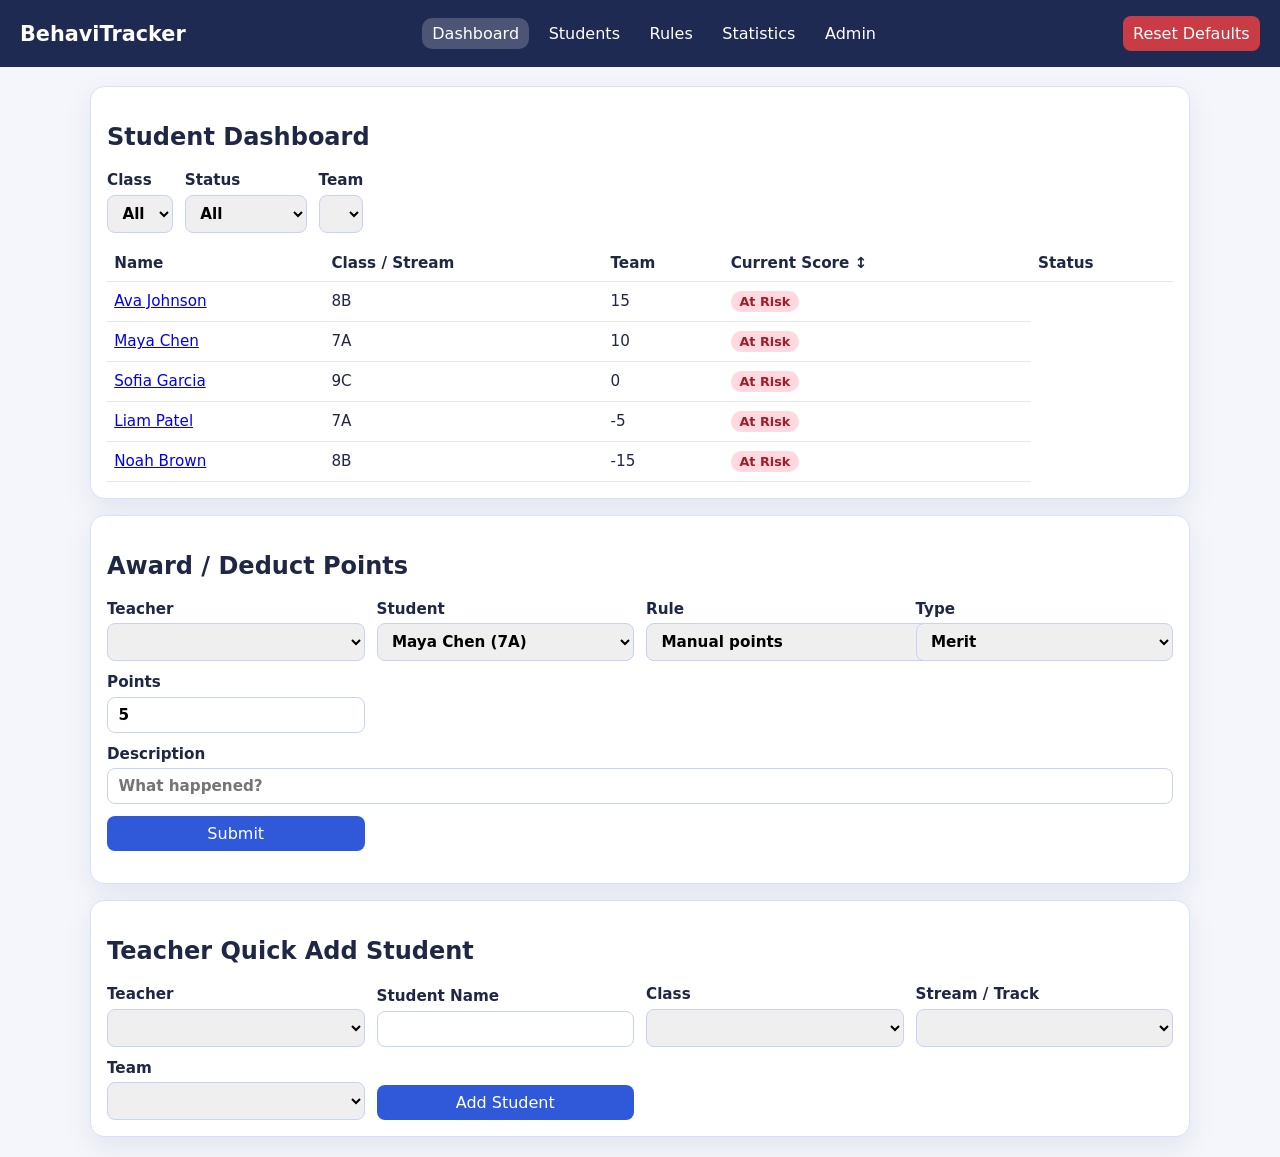
==== commit b0c9a698: "Update index.html for BehaviTracker dashboard" ====
--- a/index.html
+++ b/index.html
@@ -3,78 +3,114 @@
 <head>
   <meta charset="UTF-8" />
   <meta name="viewport" content="width=device-width, initial-scale=1.0" />
-  <title>Classroom Merit Tracker</title>
-  <link rel="stylesheet" href="styles.css" />
+  <title>BehaviTracker | Dashboard</title>
+  <link rel="stylesheet" href="style.css" />
 </head>
-<body>
-  <main class="app">
-    <header>
-      <h1>Classroom Merit Tracker</h1>
-      <p>A quick tool for teachers to add merit and demerit points for student behaviour.</p>
-    </header>
+<body data-page="dashboard">
+  <header class="topbar">
+    <h1>BehaviTracker</h1>
+    <nav>
+      <a class="active" href="index.html">Dashboard</a>
+      <a href="students.html">Students</a>
+      <a href="rules.html">Rules</a>
+      <a href="stats.html">Statistics</a>
+      <a href="admin.html">Admin</a>
+    </nav>
+    <button id="reset-data" class="danger" type="button">Reset Defaults</button>
+  </header>
 
-    <section class="panel">
-      <h2>Add Student</h2>
-      <form id="student-form" class="row-form">
-        <label>
-          Student name
-          <input id="student-name" name="studentName" type="text" placeholder="e.g. Maya Chen" required />
+  <main class="container">
+    <section class="card">
+      <h2>Student Dashboard</h2>
+      <div class="filters">
+        <label>Class
+          <select id="class-filter"></select>
         </label>
-        <button type="submit">Add student</button>
-      </form>
+        <label>Status
+          <select id="status-filter">
+            <option value="all">All</option>
+            <option value="Excellent">Excellent</option>
+            <option value="Watch">Watch</option>
+            <option value="At Risk">At Risk</option>
+          </select>
+        </label>
+        <label>Team
+          <select id="team-filter"></select>
+        </label>
+      </div>
+
+      <table>
+        <thead>
+          <tr>
+            <th>Name</th>
+            <th>Class / Stream</th>
+            <th>Team</th>
+            <th><button id="sort-score" class="link-btn" type="button">Current Score ↕</button></th>
+            <th>Status</th>
+          </tr>
+        </thead>
+        <tbody id="student-table-body"></tbody>
+      </table>
     </section>
 
-    <section class="panel">
-      <h2>Record Behaviour</h2>
-      <form id="points-form" class="row-form">
-        <label>
-          Student
-          <select id="student-select" name="studentId" required>
-            <option value="">Select a student</option>
+    <section class="card">
+      <h2>Award / Deduct Points</h2>
+      <form id="points-form" class="grid-form">
+        <label>Teacher
+          <select id="teacher-select" required></select>
+        </label>
+
+        <label>Student
+          <select id="student-select" required></select>
+        </label>
+
+        <label>Rule
+          <select id="rule-select"></select>
+        </label>
+
+        <label>Type
+          <select id="point-type">
+            <option value="merit">Merit</option>
+            <option value="demerit">Demerit</option>
           </select>
         </label>
 
-        <label>
-          Type
-          <select id="point-type" name="pointType" required>
-            <option value="merit">Merit (+)</option>
-            <option value="demerit">Demerit (-)</option>
-          </select>
+        <label>Points
+          <input id="point-value" type="number" min="1" value="5" required />
         </label>
 
-        <label>
-          Points
-          <input id="point-value" name="pointValue" type="number" min="1" value="1" required />
+        <label class="full-width">Description
+          <input id="point-description" type="text" placeholder="What happened?" required />
         </label>
 
-        <label class="full-row">
-          Reason
-          <input id="point-reason" name="reason" type="text" placeholder="e.g. Helped a classmate" required />
-        </label>
-
-        <button type="submit">Save entry</button>
+        <button type="submit">Submit</button>
       </form>
+      <p class="note" id="award-mode-note"></p>
     </section>
 
-    <section class="panel">
-      <div class="panel-header">
-        <h2>Student Scores</h2>
-        <button id="reset-button" class="danger" type="button">Reset all data</button>
-      </div>
-      <div id="student-list" class="student-list" aria-live="polite"></div>
+    <section class="card">
+      <h2>Teacher Quick Add Student</h2>
+      <form id="teacher-add-student-form" class="grid-form">
+        <label>Teacher
+          <select id="teacher-add-teacher" required></select>
+        </label>
+        <label>Student Name
+          <input id="teacher-add-name" type="text" required />
+        </label>
+        <label>Class
+          <select id="teacher-add-class" required></select>
+        </label>
+        <label>Stream / Track
+          <select id="teacher-add-stream" required></select>
+        </label>
+        <label>Team
+          <select id="teacher-add-team" required></select>
+        </label>
+        <button type="submit">Add Student</button>
+      </form>
     </section>
   </main>
 
-  <template id="student-card-template">
-    <article class="student-card">
-      <div class="student-header">
-        <h3 class="student-name"></h3>
-        <p class="student-score"></p>
-      </div>
-      <ul class="history"></ul>
-    </article>
-  </template>
-
-  <script src="app.js" defer></script>
+  <script src="main.js"></script>
 </body>
 </html>
--- a/style.css
+++ b/style.css
@@ -0,0 +1,127 @@
+:root {
+  --bg: #f4f6fb;
+  --card: #ffffff;
+  --text: #1f2745;
+  --accent: #2f59d9;
+  --border: #d8e0ff;
+  --danger: #c93c45;
+  font-family: Inter, system-ui, -apple-system, Segoe UI, Roboto, sans-serif;
+}
+
+* { box-sizing: border-box; }
+body { margin: 0; background: var(--bg); color: var(--text); }
+
+.topbar {
+  display: flex;
+  gap: 1rem;
+  align-items: center;
+  justify-content: space-between;
+  padding: 1rem 1.25rem;
+  background: #1f2a52;
+  color: #fff;
+  flex-wrap: wrap;
+}
+.topbar h1 { margin: 0; font-size: 1.3rem; }
+nav { display: flex; gap: .55rem; flex-wrap: wrap; }
+nav a {
+  color: #fff;
+  text-decoration: none;
+  padding: .35rem .65rem;
+  border-radius: 10px;
+}
+nav a.active, nav a:hover { background: rgba(255, 255, 255, .2); }
+
+.container {
+  width: min(1100px, 94vw);
+  margin: 1.2rem auto;
+  display: grid;
+  gap: 1rem;
+}
+.two-col { grid-template-columns: repeat(auto-fit, minmax(320px, 1fr)); }
+.charts { grid-template-columns: repeat(auto-fit, minmax(300px, 1fr)); }
+
+.card {
+  background: var(--card);
+  border: 1px solid var(--border);
+  border-radius: 14px;
+  padding: 1rem;
+  box-shadow: 0 10px 28px rgba(24, 40, 94, .08);
+}
+
+.filters { display: flex; flex-wrap: wrap; gap: .75rem; margin-bottom: .8rem; }
+label { display: grid; gap: .35rem; font-weight: 600; font-size: .95rem; }
+
+input, select, button {
+  font: inherit;
+  border-radius: 8px;
+  border: 1px solid #c7d2f7;
+  padding: .5rem .65rem;
+}
+button {
+  background: var(--accent);
+  color: #fff;
+  border: none;
+  cursor: pointer;
+}
+button.danger { background: var(--danger); }
+.link-btn {
+  background: none;
+  color: inherit;
+  border: none;
+  padding: 0;
+  font-weight: 700;
+}
+
+.grid-form {
+  display: grid;
+  grid-template-columns: repeat(auto-fit, minmax(220px, 1fr));
+  gap: .75rem;
+  align-items: end;
+}
+.full-width { grid-column: 1 / -1; }
+
+table {
+  width: 100%;
+  border-collapse: collapse;
+  font-size: .95rem;
+}
+th, td {
+  border-bottom: 1px solid #e3e7f8;
+  text-align: left;
+  padding: .55rem .45rem;
+}
+
+.badge {
+  display: inline-block;
+  border-radius: 999px;
+  padding: .2rem .55rem;
+  font-size: .8rem;
+  font-weight: 700;
+}
+.badge.excellent { background: #d7f8e5; color: #137742; }
+.badge.watch { background: #fff2ce; color: #996100; }
+.badge.risk { background: #ffd9dd; color: #9d1f2c; }
+.badge.achievement { background: #e5e8ff; color: #1f3ca6; margin: 0 .4rem .4rem 0; }
+
+.summary {
+  margin: .7rem 0;
+  padding: .7rem;
+  border: 1px solid #e3e7f8;
+  border-radius: 10px;
+  background: #fafbff;
+}
+.badge-wrap { margin-bottom: .8rem; }
+
+.history-list {
+  margin: 0;
+  padding-left: 1.1rem;
+  display: grid;
+  gap: .4rem;
+}
+.merit { color: #14673b; }
+.demerit { color: #9e1f2b; }
+
+@media (max-width: 700px) {
+  .topbar { align-items: flex-start; }
+  table { font-size: .88rem; }
+}
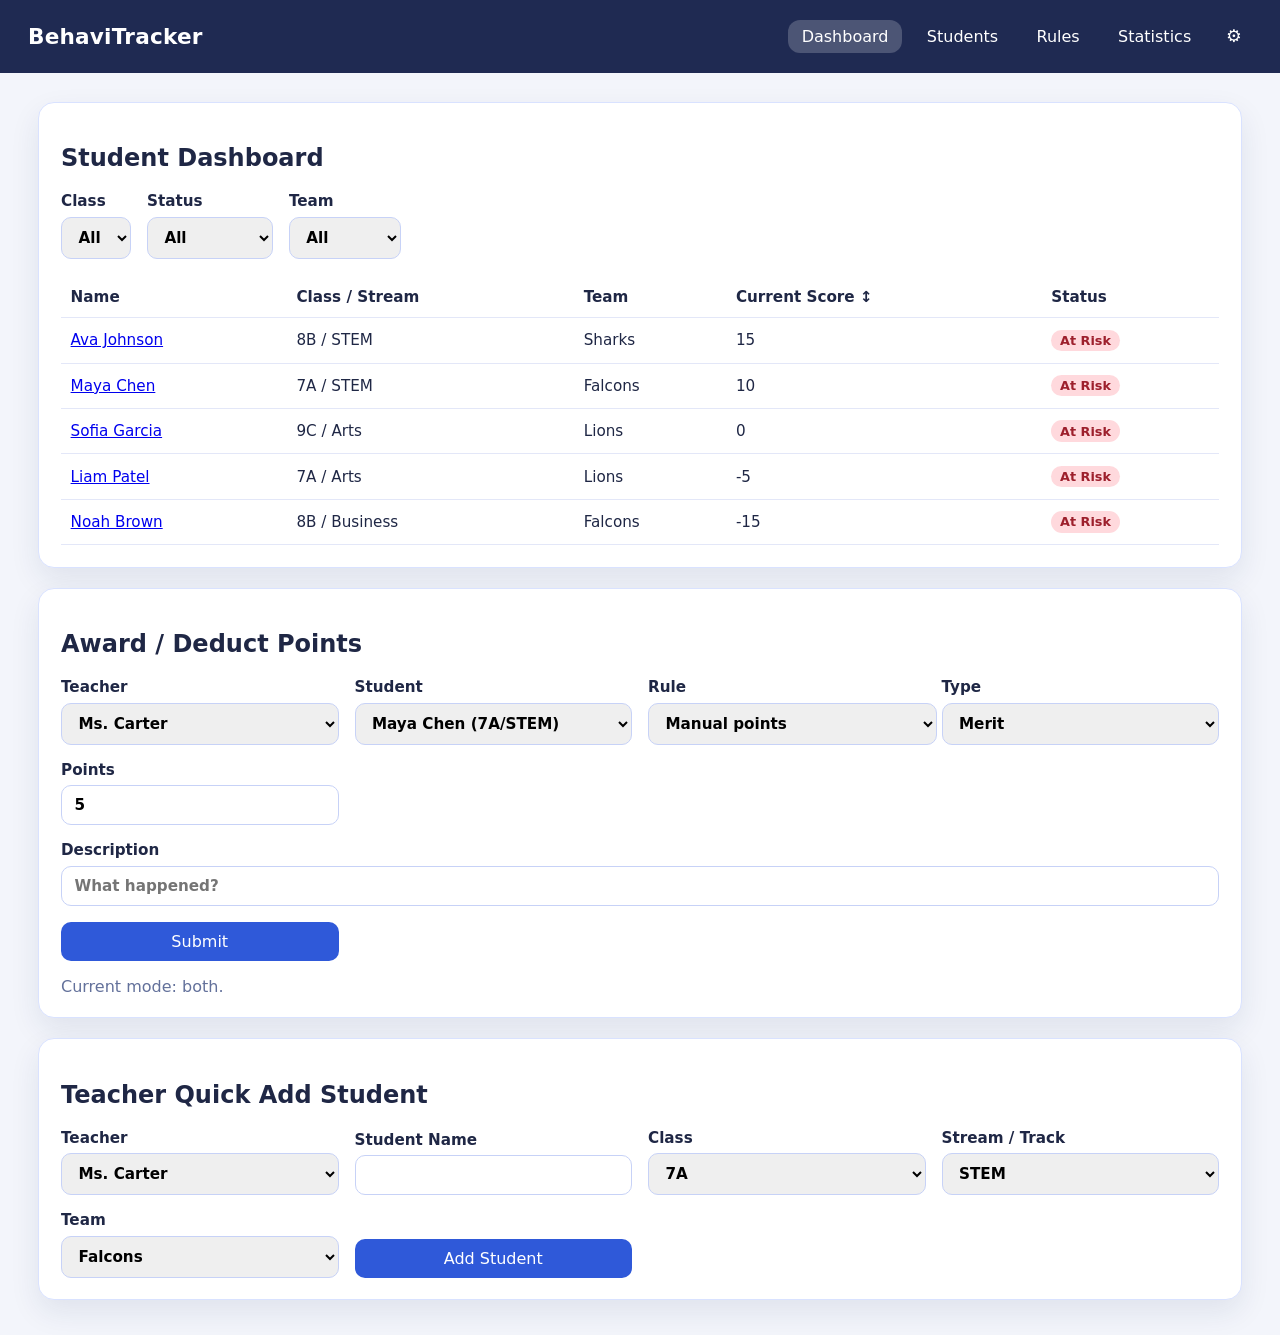
==== commit 89e8e416: "Make layout more spacious and move reset into admin settings" ====
--- a/index.html
+++ b/index.html
@@ -14,9 +14,8 @@
       <a href="students.html">Students</a>
       <a href="rules.html">Rules</a>
       <a href="stats.html">Statistics</a>
-      <a href="admin.html">Admin</a>
+      <a class="settings-link" href="admin.html" aria-label="Settings">⚙️</a>
     </nav>
-    <button id="reset-data" class="danger" type="button">Reset Defaults</button>
   </header>
 
   <main class="container">
--- a/style.css
+++ b/style.css
@@ -1,10 +1,11 @@
 :root {
-  --bg: #f4f6fb;
+  --bg: #f3f5fb;
   --card: #ffffff;
   --text: #1f2745;
   --accent: #2f59d9;
-  --border: #d8e0ff;
+  --border: #d9e2ff;
   --danger: #c93c45;
+  --muted: #63719b;
   font-family: Inter, system-ui, -apple-system, Segoe UI, Roboto, sans-serif;
 }
 
@@ -13,49 +14,64 @@
 
 .topbar {
   display: flex;
-  gap: 1rem;
+  gap: 1.25rem;
   align-items: center;
   justify-content: space-between;
-  padding: 1rem 1.25rem;
+  padding: 1.15rem 1.75rem;
   background: #1f2a52;
   color: #fff;
   flex-wrap: wrap;
 }
-.topbar h1 { margin: 0; font-size: 1.3rem; }
-nav { display: flex; gap: .55rem; flex-wrap: wrap; }
+.topbar h1 { margin: 0; font-size: 1.35rem; letter-spacing: .2px; }
+nav { display: flex; gap: .7rem; flex-wrap: wrap; align-items: center; }
 nav a {
   color: #fff;
   text-decoration: none;
-  padding: .35rem .65rem;
-  border-radius: 10px;
+  padding: .45rem .85rem;
+  border-radius: 12px;
 }
 nav a.active, nav a:hover { background: rgba(255, 255, 255, .2); }
 
+.settings-link {
+  width: 2.25rem;
+  height: 2.25rem;
+  display: inline-flex;
+  align-items: center;
+  justify-content: center;
+  font-size: 1.1rem;
+  line-height: 1;
+}
+
+.settings-card .danger {
+  margin-top: .35rem;
+}
+
 .container {
-  width: min(1100px, 94vw);
-  margin: 1.2rem auto;
+  width: min(1220px, 94vw);
+  margin: 1.8rem auto 2.2rem;
   display: grid;
-  gap: 1rem;
+  gap: 1.25rem;
 }
-.two-col { grid-template-columns: repeat(auto-fit, minmax(320px, 1fr)); }
-.charts { grid-template-columns: repeat(auto-fit, minmax(300px, 1fr)); }
+.two-col { grid-template-columns: repeat(auto-fit, minmax(330px, 1fr)); }
+.three-col { display: grid; grid-template-columns: repeat(auto-fit, minmax(240px, 1fr)); gap: 1rem; }
+.charts { grid-template-columns: repeat(auto-fit, minmax(320px, 1fr)); }
 
 .card {
   background: var(--card);
   border: 1px solid var(--border);
-  border-radius: 14px;
-  padding: 1rem;
-  box-shadow: 0 10px 28px rgba(24, 40, 94, .08);
+  border-radius: 16px;
+  padding: 1.35rem;
+  box-shadow: 0 12px 30px rgba(24, 40, 94, .09);
 }
 
-.filters { display: flex; flex-wrap: wrap; gap: .75rem; margin-bottom: .8rem; }
-label { display: grid; gap: .35rem; font-weight: 600; font-size: .95rem; }
+.filters { display: flex; flex-wrap: wrap; gap: 1rem; margin-bottom: 1.1rem; }
+label { display: grid; gap: .42rem; font-weight: 600; font-size: .95rem; }
 
 input, select, button {
   font: inherit;
-  border-radius: 8px;
+  border-radius: 10px;
   border: 1px solid #c7d2f7;
-  padding: .5rem .65rem;
+  padding: .62rem .78rem;
 }
 button {
   background: var(--accent);
@@ -71,12 +87,23 @@
   padding: 0;
   font-weight: 700;
 }
+.btn-ghost {
+  background: #eef2ff;
+  color: #2b3f95;
+  margin-right: .3rem;
+}
 
 .grid-form {
   display: grid;
-  grid-template-columns: repeat(auto-fit, minmax(220px, 1fr));
+  grid-template-columns: repeat(auto-fit, minmax(240px, 1fr));
+  gap: 1rem;
+  align-items: end;
+}
+.inline-form {
+  display: flex;
   gap: .75rem;
   align-items: end;
+  flex-wrap: wrap;
 }
 .full-width { grid-column: 1 / -1; }
 
@@ -88,7 +115,7 @@
 th, td {
   border-bottom: 1px solid #e3e7f8;
   text-align: left;
-  padding: .55rem .45rem;
+  padding: .72rem .6rem;
 }
 
 .badge {
@@ -104,10 +131,10 @@
 .badge.achievement { background: #e5e8ff; color: #1f3ca6; margin: 0 .4rem .4rem 0; }
 
 .summary {
-  margin: .7rem 0;
-  padding: .7rem;
+  margin: .9rem 0 1rem;
+  padding: .95rem;
   border: 1px solid #e3e7f8;
-  border-radius: 10px;
+  border-radius: 12px;
   background: #fafbff;
 }
 .badge-wrap { margin-bottom: .8rem; }
@@ -116,12 +143,34 @@
   margin: 0;
   padding-left: 1.1rem;
   display: grid;
-  gap: .4rem;
+  gap: .55rem;
 }
 .merit { color: #14673b; }
 .demerit { color: #9e1f2b; }
+.note { color: var(--muted); margin-bottom: 0; }
+
+.chip-list {
+  list-style: none;
+  padding: 0;
+  margin: .75rem 0 0;
+  display: flex;
+  flex-wrap: wrap;
+  gap: .55rem;
+}
+.chip-list li {
+  background: #edf1ff;
+  border-radius: 999px;
+  padding: .38rem .78rem;
+  font-size: .88rem;
+}
+.chip-list li button {
+  background: transparent;
+  color: #4055a8;
+  margin-left: .35rem;
+  padding: 0;
+}
 
 @media (max-width: 700px) {
-  .topbar { align-items: flex-start; }
-  table { font-size: .88rem; }
+  .topbar { align-items: flex-start; padding: 1rem 1rem; }
+  table { font-size: .86rem; }
 }
